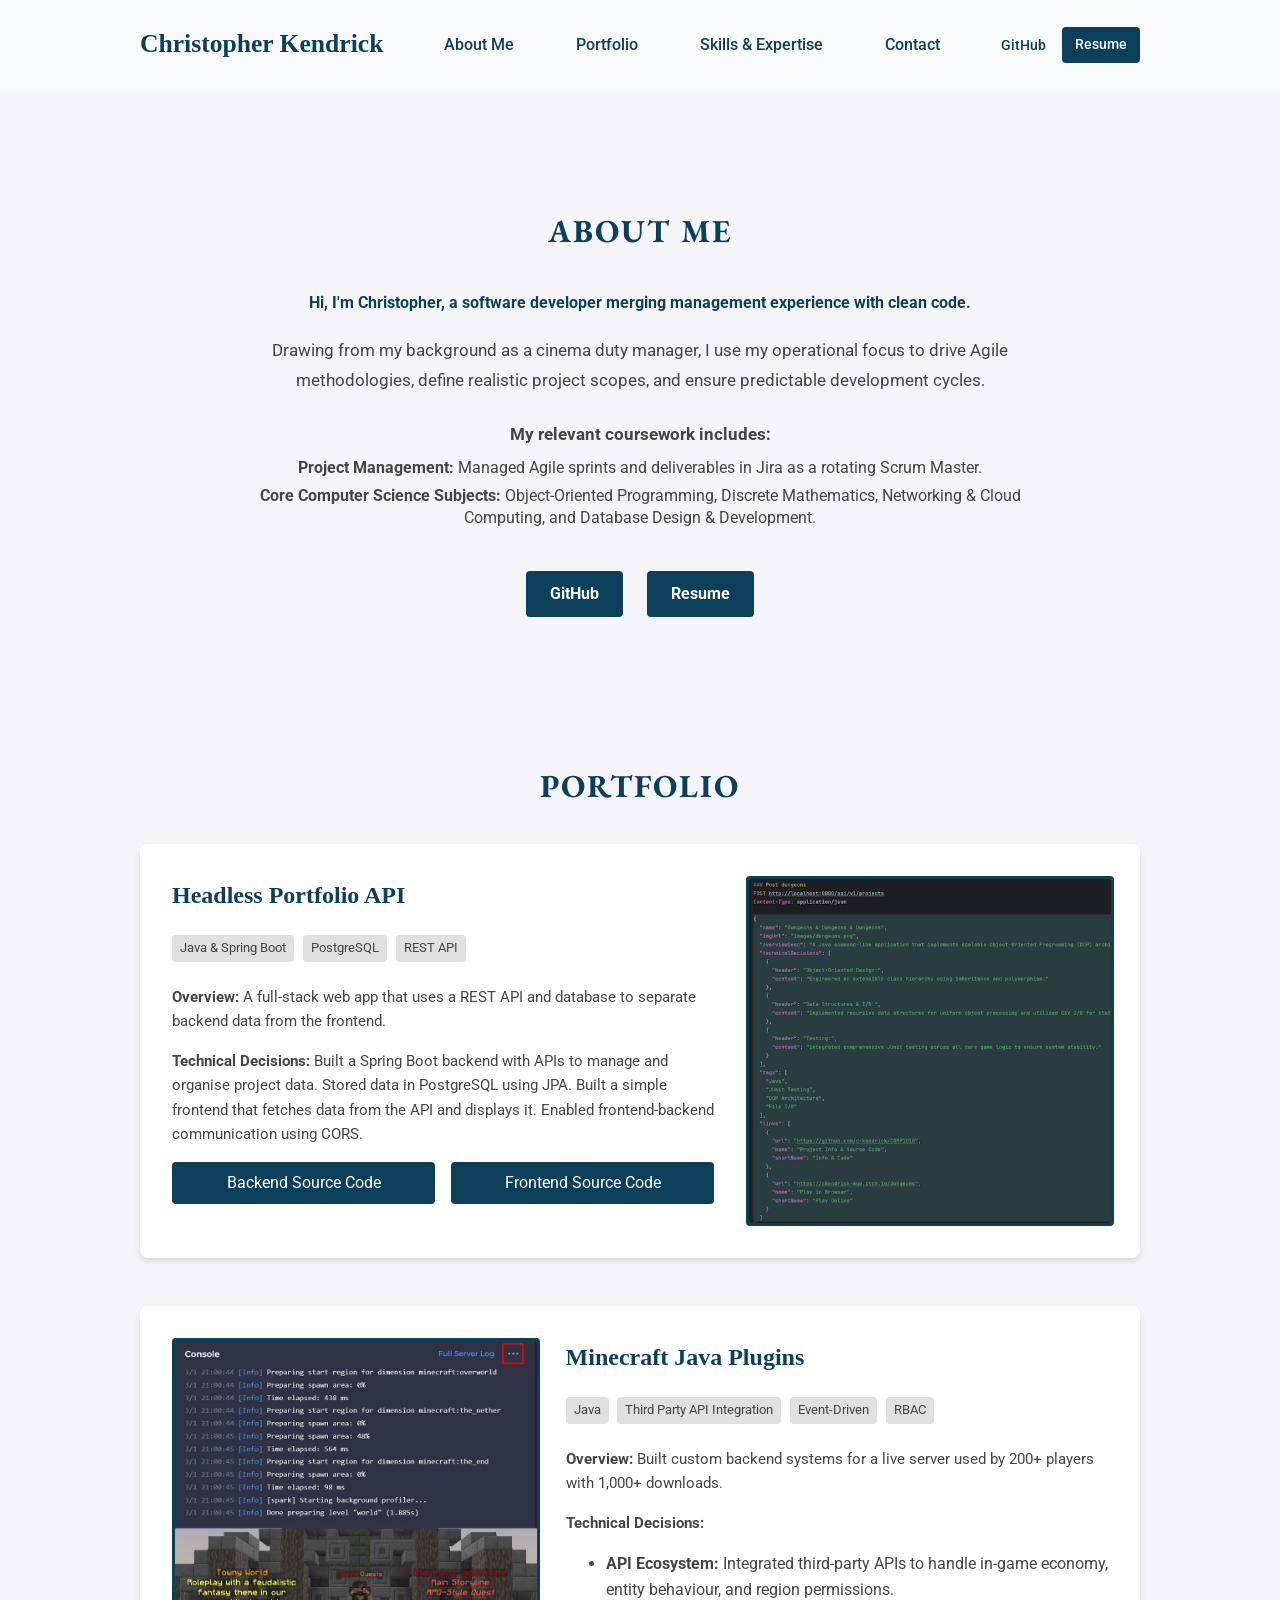
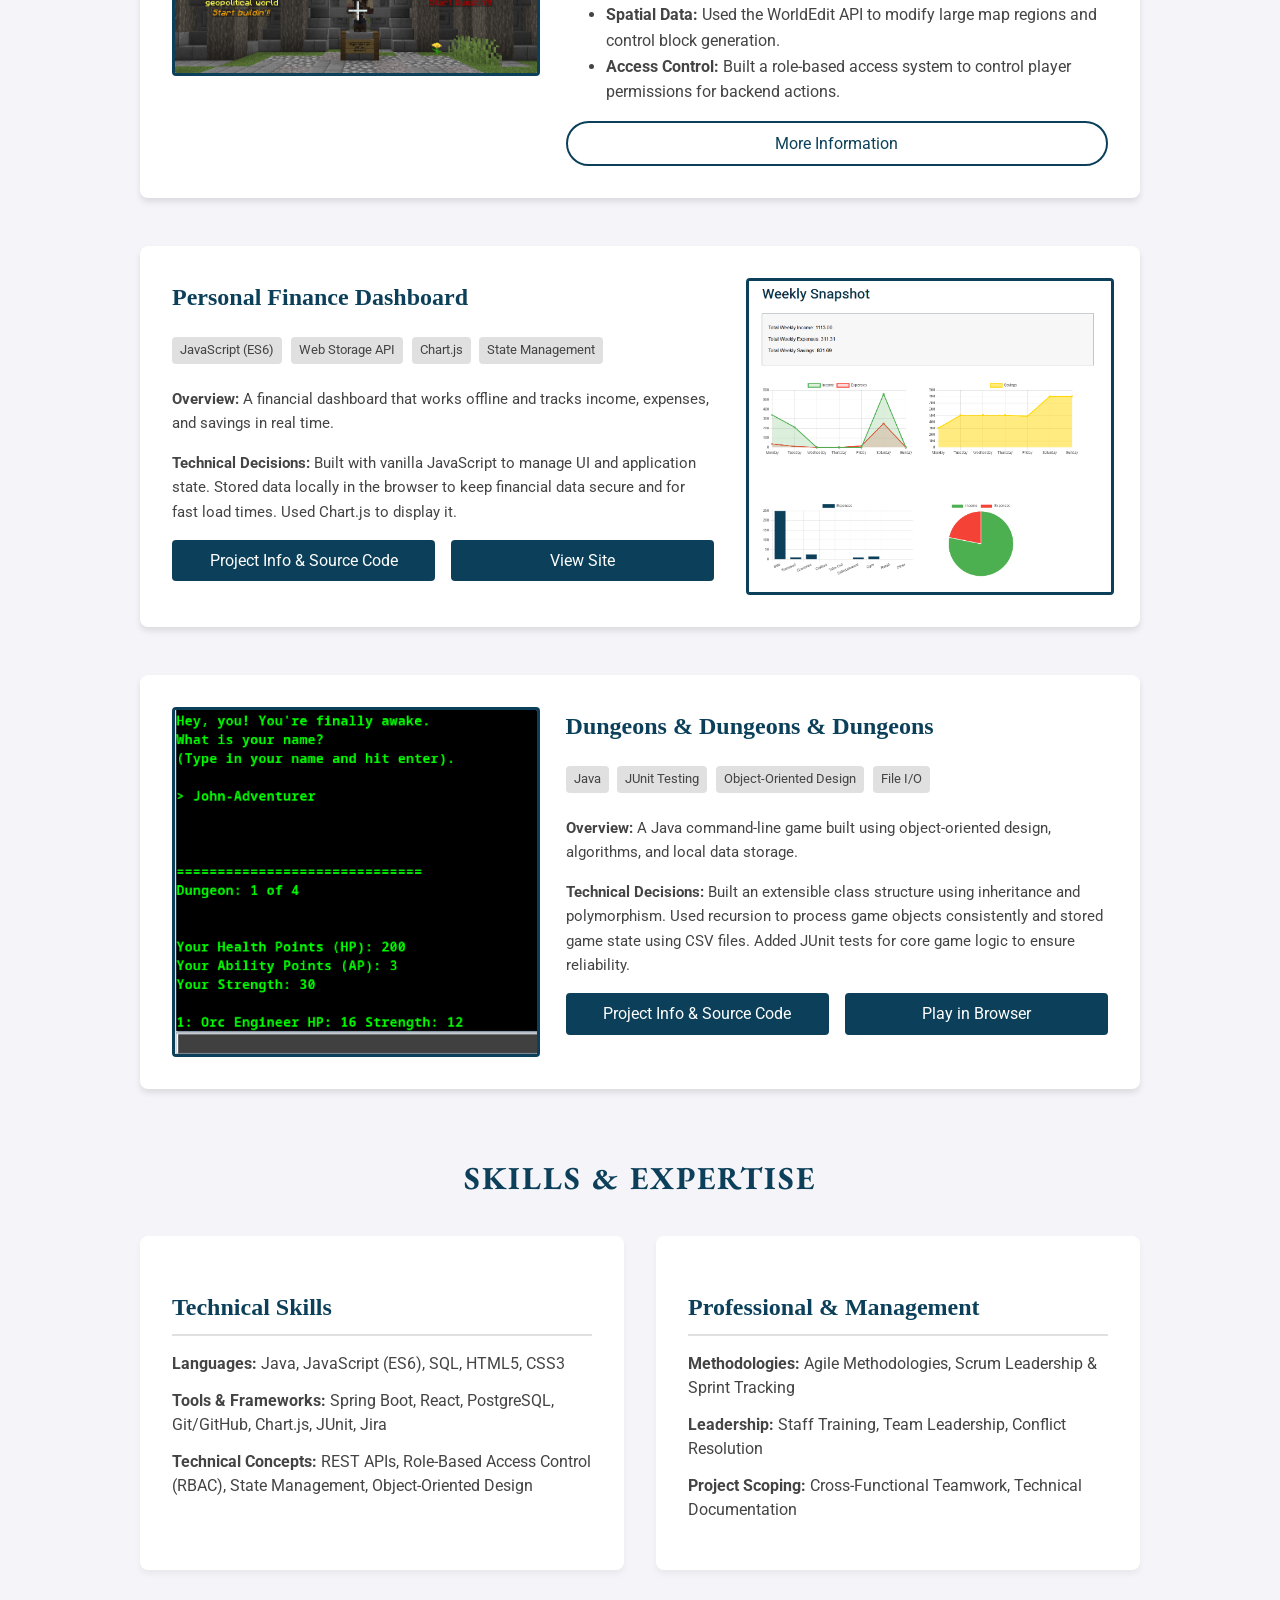
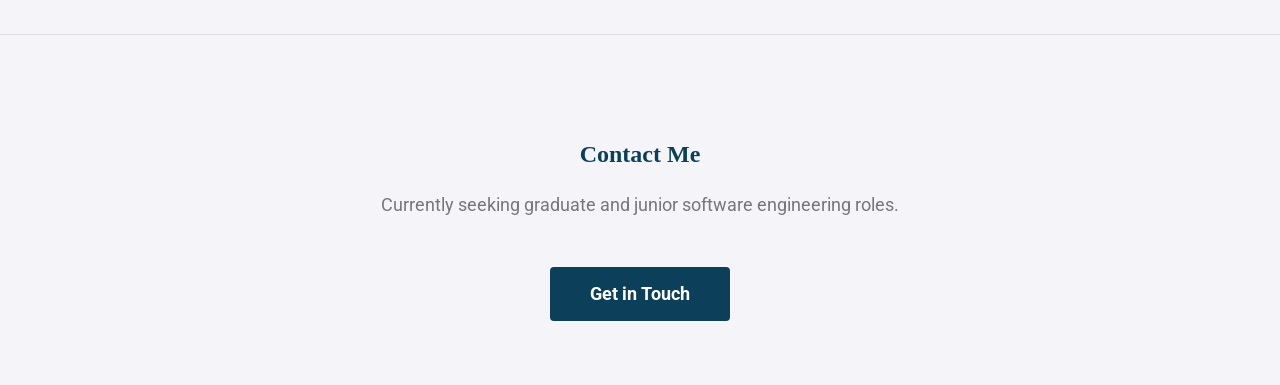
==== index.html @ 319f91f5 "Initial commit" ====
<!DOCTYPE html>
<html lang="en-AU">
<head>
    <meta charset="UTF-8">
    <meta name="viewport" content="width=device-width, initial-scale=1.0">
    <title>Christopher Kendrick | Portfolio</title>
    <link rel="icon" type="image/png" href="/images/favicon.png">
    <link href="https://fonts.googleapis.com/css2?family=Roboto&display=swap" rel="stylesheet">

    <link rel="stylesheet" href="css/global.css">
    <link rel="stylesheet" href="https://cdnjs.cloudflare.com/ajax/libs/font-awesome/6.5.1/css/all.min.css">

    <link rel="stylesheet" href="css/nav.css">
    <link rel="stylesheet" href="css/header.css">
    <link rel="stylesheet" href="css/portfolio.css">
    <link rel="stylesheet" href="css/skills.css">
</head>
<body>
<nav id="navbar" class="nav-wrapper">
    <div class="sticky-nav">
        <div class="nav-content">
            <span class="nav-logo">Christopher Kendrick</span>
            <ul class="nav-links">
                <li><i class="fas fa-solid fa-address-card fa-fw"></i><a href="#about">About Me</a></li>
                <li><i class="fas fa-solid fa-code fa-fw"></i><a href="#portfolio">Portfolio</a></li>
                <li><i class="fas fa-solid fa-lightbulb fa-fw"></i><a href="#skills">Skills & Expertise</a></li>
                <li><i class="fas fa-solid fa-paper-plane fa-fw"></i><a href="#contact">Contact</a></li>
            </ul>

            <div class="nav-socials" id="nav-socials">
                <ul class="nav-socials-ul">
                    <li><i class="fas fa-solid fa-brands fa-github fa-fw"></i><a href="https://github.com/c-kendrick" target="_blank" rel="noopener noreferrer">GitHub</a></li>
                </ul>
                <a href="files/CV-Christopher-Kendrick.pdf" target="_blank" rel="noopener noreferrer" class="nav-resume-btn">Resume</a>
            </div>
        </div>
    </div>

    <img id="hamburger" src="/images/hamburger.png" alt="logo">
</nav>

<header class="about-section">
    <div id="about">
        <h2 class="section-title">About Me</h2>
        <p class="hero-text">
            <strong>Hi, I'm Christopher, a software developer merging management experience with clean code.</strong>
        </p>
        <p class="bio-text">
            Drawing from my background as a cinema duty manager, I use my operational focus to drive Agile methodologies,
            define realistic project scopes, and ensure predictable development cycles.
        </p>
        <p class="bio-text coursework-intro">
            <strong>My relevant coursework includes:</strong>
        </p>
        <div class="coursework">
            <p><strong>Project Management:</strong> Managed Agile sprints and deliverables in Jira as a rotating Scrum
                Master.</p>
            <!-- placeholder: -->
            <p><strong>Core Computer Science Subjects:</strong> Object-Oriented Programming, Discrete Mathematics,
                Networking & Cloud Computing, and Database Design & Development.</p>
        </div>
        <br>
        <div class="social-links">
            <a href="https://github.com/c-kendrick" target="_blank" rel="noopener noreferrer">GitHub</a>
            <a href="files/CV-Christopher-Kendrick.pdf" target="_blank" rel="noopener noreferrer">Resume</a>
        </div>
    </div>
</header>

<div id="portfolio">
    <h2 class="section-title">Portfolio</h2>

    <div class="card fade-in">
        <div class="card-content">
            <h2 class="mini-title">Headless Portfolio API</h2>
            <div>
                <span class="tag">Java & Spring Boot</span>
                <span class="tag">PostgreSQL</span>
                <span class="tag">REST API</span>
            </div>
            <p><strong>Overview:</strong> A full-stack web app that uses a REST API and database to separate backend data from the frontend.</p>
            <p><strong>Technical Decisions:</strong> Built a Spring Boot backend with APIs to manage and organise project data. Stored data in PostgreSQL using JPA. Built a simple frontend that fetches data from the API and displays it. Enabled frontend-backend communication using CORS.</p>
            <div class="button-group">
                <a href="https://github.com/c-kendrick/spring-portfolio-backend" class="btn" target="_blank" rel="noopener noreferrer">
                    <span class="text-desktop">Backend Source Code</span>
                    <span class="text-mobile">Backend Code</span>
                </a>
                <a href="https://github.com/c-kendrick/Spring-portfolio-frontend" class="btn" target="_blank" rel="noopener noreferrer">
                    <span class="text-desktop">Frontend Source Code</span>
                    <span class="text-mobile">Frontend Code</span>
                </a>
            </div>
        </div>
        <div class="card-image-wrapper">
            <img src="images/json.png" alt="Headless Portfolio API">
        </div>
    </div>


    <div class="card reverse fade-in">
        <div class="card-content">
            <h2 class="mini-title">Minecraft Java Plugins</h2>
            <div>
                <span class="tag">Java</span>
                <span class="tag">Third Party API Integration</span>
                <span class="tag">Event-Driven</span>
                <span class="tag">RBAC</span>
            </div>

            <p><strong>Overview:</strong> Built custom backend systems for a live server used by 200+ players with 1,000+ downloads. </p>

            <p><strong>Technical Decisions:</strong></p>
            <ul>
                <li><strong>API Ecosystem:</strong> Integrated third-party APIs to handle in-game economy, entity behaviour, and region permissions.
                </li>
                <li><strong>Spatial Data:</strong> Used the WorldEdit API to modify large map regions and control block generation.
                </li>
                <li><strong>Access Control:</strong> Built a role-based access system to control player permissions for backend actions.</li>
            </ul>

            <div class="button-group">
                <a href="minecraft.html" class="btn-mc">More Information</a>
            </div>
        </div>
        <div class="card-image-wrapper">
            <img src="images/minecraft.png" alt="Minecraft Server Backend and Gameplay">
        </div>
    </div>

    <div class="card fade-in">
        <div class="card-content">
            <h2 class="mini-title">Personal Finance Dashboard</h2>
            <div>
                <span class="tag">JavaScript (ES6)</span>
                <span class="tag">Web Storage API</span>
                <span class="tag">Chart.js</span>
                <span class="tag">State Management</span>
            </div>
            <p><strong>Overview:</strong> A financial dashboard that works offline and tracks income, expenses, and savings in real time.
            </p>
            <p><strong>Technical Decisions:</strong> Built with vanilla JavaScript to manage UI and application state. Stored data locally in the browser to keep financial data secure and for fast load times. Used Chart.js to display it.
            </p>
            <div class="button-group">
                <a href="https://github.com/c-kendrick/finance-tool" class="btn" target="_blank" rel="noopener noreferrer">
                    <span class="text-desktop">Project Info & Source Code</span>
                    <span class="text-mobile">Info & Code</span>
                </a>
                <a href="https://c-kendrick.github.io/finance-tool/" class="btn" target="_blank"
                   rel="noopener noreferrer">View Site</a>
            </div>
        </div>
        <div class="card-image-wrapper">
            <img src="images/finance.png" alt="Finance Tracker Interface">
        </div>
    </div>

    <div class="card reverse fade-in">
        <div class="card-content">
            <h2 class="mini-title">Dungeons & Dungeons & Dungeons</h2>
            <div>
                <span class="tag">Java</span>
                <span class="tag">JUnit Testing</span>
                <span class="tag">Object-Oriented Design</span>
                <span class="tag">File I/O</span>
            </div>
            <p><strong>Overview:</strong> A Java command-line game built using object-oriented design, algorithms, and local data storage.</p>
            <p><strong>Technical Decisions:</strong> Built an extensible class structure using inheritance and polymorphism. Used recursion to process game objects consistently and stored game state using CSV files.
                Added JUnit tests for core game logic to ensure reliability.
            </p>
            <div class="button-group">
                <a href="https://github.com/c-kendrick/COMP1010" class="btn" target="_blank" rel="noopener noreferrer">
                    <span class="text-desktop">Project Info & Source Code</span>
                    <span class="text-mobile">Info & Code</span>
                </a>
                <a href="https://ckendrick-mqu.itch.io/dungeons" class="btn" target="_blank" rel="noopener noreferrer">
                    <span class="text-desktop">Play in Browser</span>
                    <span class="text-mobile">Play Online</span>
                </a>
            </div>
        </div>
        <div class="card-image-wrapper">
            <img src="images/dungeons.png" alt="Dungeons Console Gameplay">
        </div>
    </div>

</div>

<section id="skills" class="skills-section">
    <h2 class="section-title">Skills & Expertise</h2>
    <div class="skills-container">
        <div class="skills-column fade-in">
            <h2 class="mini-title">Technical Skills</h2>
            <ul class="skills-list">
                <li><strong>Languages:</strong> Java, JavaScript (ES6), SQL, HTML5, CSS3</li>
                <li><strong>Tools & Frameworks:</strong> Spring Boot, React, PostgreSQL, Git/GitHub, Chart.js, JUnit, Jira</li>
                <li><strong>Technical Concepts:</strong> REST APIs, Role-Based Access Control (RBAC), State Management, Object-Oriented Design</li>
            </ul>
        </div>

        <div class="skills-column fade-in">
            <h2 class="mini-title">Professional & Management</h2>
            <ul class="skills-list">
                <li><strong>Methodologies:</strong> Agile Methodologies, Scrum Leadership & Sprint Tracking</li>
                <li><strong>Leadership:</strong> Staff Training, Team Leadership, Conflict Resolution</li>
                <li><strong>Project Scoping:</strong> Cross-Functional Teamwork, Technical Documentation</li>
            </ul>
        </div>
    </div>
</section>

<footer id="contact" class="contact-footer fade-in">
    <h2 class="mini-title">Contact Me</h2>
    <p>Currently seeking graduate and junior software engineering roles.</p>
    <a href="mailto:ckendrick.dev@gmail.com" class="btn contact-btn">Get in Touch</a>
</footer>

<script src="javascript/script.js"></script>
</body>
</html>
---- css/global.css ----
@import url('https://fonts.googleapis.com/css2?family=EB+Garamond:ital,wght@0,400..800;1,400..800&display=swap');

html {
    scroll-behavior: smooth;
    scroll-padding-top: 175px;
}

/* --- GLOBAL VARIABLES & BASE STYLES --- */
:root {
    --bg-color: #f4f4f9;
    --nav-bg: #f8f9fa;
    --ashen: #d8d9d9;
    --text-color: #444;
    --text-muted: #777;
    --card-bg: white;
    --primary-color: #0C405A;
    --hover-color: #800000;
    --gray-light: #e0e0e0;
}

body {
    font-family: 'Roboto', sans-serif;
    background-color: var(--bg-color);
    color: var(--text-color);
    margin: 0;
    padding: 0;
    line-height: 1.6;
}

/* --- GLOBAL TYPOGRAPHY & UTILITIES --- */
.section-title {
    font-family: "EB Garamond", serif;
    color: var(--primary-color);
    font-size: 2rem;
    margin-bottom: 2rem;
    text-transform: uppercase;
    letter-spacing: 2px;
    text-align: center;
}

.mini-title {
    font-family: "Times New Roman", serif;
}

.fade-in {
    opacity: 0;
    transform: translateY(30px);
    transition: opacity 0.6s ease-out, transform 0.6s ease-out;
    will-change: opacity, transform;
}

.fade-in.is-visible {
    opacity: 1;
    transform: translateY(0);
}
---- css/nav.css ----
/* --- Navigation Bar Styles --- */
.nav-wrapper {
    position: sticky;
    top: 0;
    z-index: 1000;
    display: flex;
    justify-content: flex-end;
    padding: 1rem 20px;
}

.sticky-nav {
    position: fixed;
    top: 0;
    left: 0;
    width: 55vw;
    height: 100vh;
    background-color: var(--primary-color);
    padding: 1rem;
    z-index: 999;

    opacity: 0;
    visibility: hidden;
    transform: translateX(-100%);
    transition: transform 0.3s ease-in-out, opacity 0.3s ease-in-out, visibility 0.3s;
}

.sticky-nav.is-visible {
    opacity: 1;
    visibility: visible;
    transform: translateX(0);
}

.sticky-nav.scrolled {
    box-shadow: 0 4px 12px rgba(0, 0, 0, 0.08);
    background-color: var(--primary-color);
    backdrop-filter: blur(5px);
}

.nav-content {
    max-width: 1000px;
    margin: 0 auto;
    display: flex;
    justify-content: space-between;
    align-items: flex-start;
    padding: 0;
    flex-direction: column;
    height: 100%;
}

.nav-links {
    list-style: none;
    display: flex;
    gap: 2rem;
    padding: 0;
    margin-top: 20vh;
    flex-direction: column;
}

.nav-links a {
    text-decoration: none;
    color: var(--nav-bg);
    font-weight: 500;
    font-size: 1.2rem;
    transition: color 0.2s;
}

.nav-links a:hover {
    color: var(--ashen);
}

/* --- Conditional Nav Socials --- */
.nav-socials, .mc-nav-socials {
    display: flex;
    flex-direction: column;
    gap: 1rem;
    align-items: flex-start;
    justify-content: space-between;

    margin-top: auto;
    margin-bottom: 20vh;
}

.nav-socials.is-visible, .mc-nav-socials {
    opacity: 1;
    visibility: visible;
    transform: translateX(0);
}

.nav-logo.is-visible {
    opacity: 1;
    visibility: visible;
    transform: translateX(0);
}

.nav-logo {
    font-family: "Times New Roman", serif;
    font-weight: bold;
    font-size: 1.6rem;
    color: var(--nav-bg);
}

.nav-socials a, .mc-nav-socials a {
    text-decoration: none;
    color: var(--nav-bg);
    font-size: 1.1rem;
    font-weight: 500;
    transition: color 0.2s;
}

.nav-socials a:hover, .mc-nav-socials a:hover {
    color: var(--ashen);
}

.nav-socials .nav-resume-btn, .mc-nav-socials .nav-resume-btn {
    background-color: var(--nav-bg);
    color: var(--primary-color);
    padding: 0.4rem 0.8rem;
    border-radius: 4px;
}

.nav-socials-ul, .mc-nav-socials-ul {
    list-style: none;
    padding: 0;
}

.btn-mc {
    color: var(--primary-color);
    text-decoration: none;
}

.btn-mc:hover {
    color: var(--hover-color);
}

.nav-socials .nav-resume-btn:hover, .mc-nav-socials .nav-resume-btn:hover {
    background-color: var(--ashen);
    color: white;
}

.hamburger {
    cursor: pointer;
}

.fas {
    margin-right: 10px; /* Adds space between the icon and text */
    color: var(--nav-bg); /* Changes the icon color to green */
}

/* =========================================
   NAV BAR DESKTOP STYLES
   ========================================= */
@media screen and (min-width: 1050px) {
    .nav-wrapper {
        padding: 0;
        display: block;
    }

    .nav-wrapper img {
        opacity: 0;
        visibility: hidden;
    }

    .sticky-nav {
        position: static;
        width: 100%;
        height: auto;
        padding: 1rem 0;
        background-color: var(--nav-bg);
        opacity: 1;
        visibility: visible;
        transform: none;
        transition: none;
    }

    .nav-content {
        max-width: 1000px;
        flex-direction: row;
        justify-content: space-between;
        align-items: center;
        height: auto;
    }

    .nav-links {
        flex-direction: row;
        margin: 0;
    }

    .nav-links a {
        font-size: 1rem;
    }

    .nav-socials, .mc-nav-socials {
        display: flex;
        flex-direction: row;
        gap: 1rem;
        align-items: center;
        margin-top: 0;
        margin-bottom: 0;
    }

    .nav-socials {
        opacity: 0;
        visibility: hidden;
        transform: translateX(15px);
        transition: opacity 0.3s ease, transform 0.3s ease, visibility 0.3s;
    }

    .sticky-nav.scrolled {
        background-color: rgba(248, 249, 250, 0.95);
    }

    .nav-socials a, .mc-nav-socials a, .btn-mc, .nav-links a, .nav-logo {
        color: var(--primary-color);
    }

    .nav-socials a, .mc-nav-socials a {
        font-size: 0.9rem;
    }

    .nav-links a:hover, .nav-socials a:hover, .mc-nav-socials a:hover, .btn-mc:hover  {
        color: var(--hover-color);
    }

    .nav-socials .nav-resume-btn:hover, .mc-nav-socials .nav-resume-btn:hover {
        background-color: var(--hover-color);
        color: white;
    }

    .nav-socials .nav-resume-btn, .mc-nav-socials .nav-resume-btn {
        background-color: var(--primary-color);
        color: white;
    }
}

/* =========================================
   NAV BAR TABLET STYLES
   ========================================= */
@media screen and (min-width: 768px) and (max-width: 1049px) {
    .sticky-nav {
        width: 31vw;
    }
}
---- css/header.css ----
/* --- PAGE HEADER (For about me section) --- */
header:not(.about-section) {
    background-color: var(--primary-color);
    color: white;
    text-align: center;
    padding: 3rem 1rem;
}

header:not(.about-section) h1 {
    margin: 0;
    font-size: 2.5rem;
    color: white;
}

/* --- ABOUT ME SECTION --- */
header.about-section {
    background-color: transparent;
    padding: 0.5rem 1rem 1rem 1rem;
    text-align: center;
    max-width: 800px;
    margin: 0 auto;
}

header.about-section h1 {
    font-size: 4rem;
    color: var(--primary-color);
    margin-bottom: 1.5rem;
    margin-top: 0;
    letter-spacing: -1px;
}

header.about-section ul {
    display: inline-block;
    text-align: left;
    margin: 0 auto 1rem auto;
}

header.about-section li {
    font-size: 1.05rem;
    color: var(--text-color);
    line-height: 1.4;
    margin-bottom: 0.3rem;
}

.bio-text {
    font-size: 1.05rem;
    color: var(--text-color);
    line-height: 1.8;
    margin-bottom: 1.5rem;
}

.hero-text, .results-text {
    font-size: 1rem;
    color: var(--primary-color);
    line-height: 1.8;
}

.results-text {
    font-size: 1.5rem;
}

.hobby-text {
    font-size: 1.05rem;
    color: var(--text-muted);
    line-height: 1.8;
    margin-bottom: 1.5rem;
}

.coursework-intro {
    margin-bottom: 0.5rem;
}

.coursework {
    color: var(--text-color);
    line-height: 1.4;
    margin-bottom: 1rem;
}

.coursework p {
    margin-top: 5px;
    margin-bottom: 5px;
}

.social-links a {
    display: inline-block;
    margin: 0 10px;
    padding: 10px 24px;
    background-color: var(--primary-color);
    color: white;
    text-decoration: none;
    border-radius: 4px;
    font-weight: bold;
    transition: background 0.2s ease, transform 0.2s ease;
}

.social-links a:hover {
    background-color: var(--hover-color);
    transform: translateY(-2px);
}

@media screen and (min-width: 801px) {
    header.about-section {
        padding: 2rem 1rem 1rem 1rem;
    }
}
---- css/portfolio.css ----
/* --- PORTFOLIO WIDE CARDS --- */
#portfolio {
    max-width: 1000px;
    margin: 8rem auto 4rem auto;
    padding: 0 1rem;
}

.project-container {
    max-width: 800px;
    margin: 2rem auto;
    padding: 2rem;
    background-color: var(--card-bg);
    border-radius: 8px;
    box-shadow: 0 4px 6px rgba(0,0,0,0.1);
}

.card {
    display: flex;
    flex-direction: column;
    gap: 1.5rem;
    background-color: var(--card-bg);
    border-radius: 8px;
    padding: 2rem;
    box-shadow: 0 4px 6px rgba(0,0,0,0.1);
    margin-bottom: 3rem;
    transition: transform 0.2s ease;
}

.card-content h2 {
    margin-top: 0;
    color: var(--primary-color);
}

.card-content p {
    font-size: 0.95rem;
    color: var(--text-color);
}

.card-image-wrapper img {
    width: 100%;
    height: auto;
    display: block;
    border: 3px solid var(--primary-color);
    border-radius: 4px;
}

.tag {
    display: inline-block;
    background: var(--gray-light);
    padding: 0.2rem 0.5rem;
    border-radius: 4px;
    font-size: 0.8rem;
    margin-right: 0.3rem;
    margin-bottom: 0.5rem;
}

/* --- BUTTONS --- */
.btn {
    display: inline-block;
    margin-top: 1rem;
    padding: 0.5rem 1rem;
    background-color: var(--primary-color);
    color: white;
    text-decoration: none;
    border-radius: 4px;
    transition: background 0.2s ease;
}

.btn:hover {
    background-color: var(--hover-color);
}

.button-group {
    display: flex;
    gap: 1rem;
    margin-top: 1rem;
}

.button-group .btn {
    flex: 1;
    text-align: center;
    margin-top: 0;
}

.btn-mc {
    border: 2px solid var(--primary-color);
    border-radius: 25px;
    padding: 8px;
    flex: 1;
    text-align: center;
}

.btn-mc:hover {
    border: 2px solid var(--hover-color);
}

.text-desktop {
    display: none;
}

.plugin-grid {
    display: flex;
    flex-direction: column;
    gap: 2rem;
    margin-top: 2rem;
    margin-bottom: 2rem;
}

/* =========================================
   PORTFOLIO CARD DESKTOP STYLES
   ========================================= */
@media screen and (min-width: 900px) {
    .card {
        flex-direction: row;
        gap: 2rem;
    }

    .card.reverse {
        flex-direction: row-reverse;
    }

    .card-content {
        flex: 1.5;
    }

    .card-image-wrapper {
        flex: 1;
    }

    .text-desktop {
        display: inline;
    }

    .text-mobile {
        display: none;
    }
}
---- css/skills.css ----
/* --- SKILLS SECTION --- */
.skills-section {
    max-width: 1000px;
    margin: 4rem auto;
    padding: 0 20px;
}

.skills-container {
    display: flex;
    flex-direction: column;
    gap: 1.5rem;
}

.skills-column {
    background: var(--card-bg);
    padding: 2rem;
    border-radius: 8px;
    box-shadow: 0 4px 6px rgba(0, 0, 0, 0.05);
}

.skills-column h2 {
    color: var(--primary-color);
    border-bottom: 2px solid var(--gray-light);
    padding-bottom: 0.5rem;
    margin-bottom: 1rem;
}

.skills-list {
    list-style: none;
    padding: 0;
}

.skills-list li {
    margin-bottom: 0.8rem;
    line-height: 1.5;
    color: var(--text-color);
}

/* --- Contact Footer --- */
.contact-footer {
    text-align: center;
    padding: 5rem 20px 4rem 20px;
    margin-top: 4rem;
    border-top: 1px solid var(--gray-light);
}

.contact-footer h2 {
    color: var(--primary-color);
    margin-bottom: 0.5rem;
}

.contact-footer p {
    color: var(--text-muted);
    margin-bottom: 2rem;
    font-size: 1.1rem;
}

.contact-btn {
    background-color: var(--primary-color);
    color: white;
    padding: 0.8rem 2.5rem;
    font-size: 1.1rem;
    font-weight: bold;
    text-decoration: none;
    border-radius: 4px;
    transition: background-color 0.3s ease;
}

.contact-btn:hover {
    background-color: var(--hover-color);
    color: white;
}

/* =========================================
   SKILLS DESKTOP STYLES
   ========================================= */
@media screen and (min-width: 900px) {
    .skills-container {
        flex-direction: row;
        gap: 2rem;
    }

    .skills-column {
        flex: 1;
    }
}
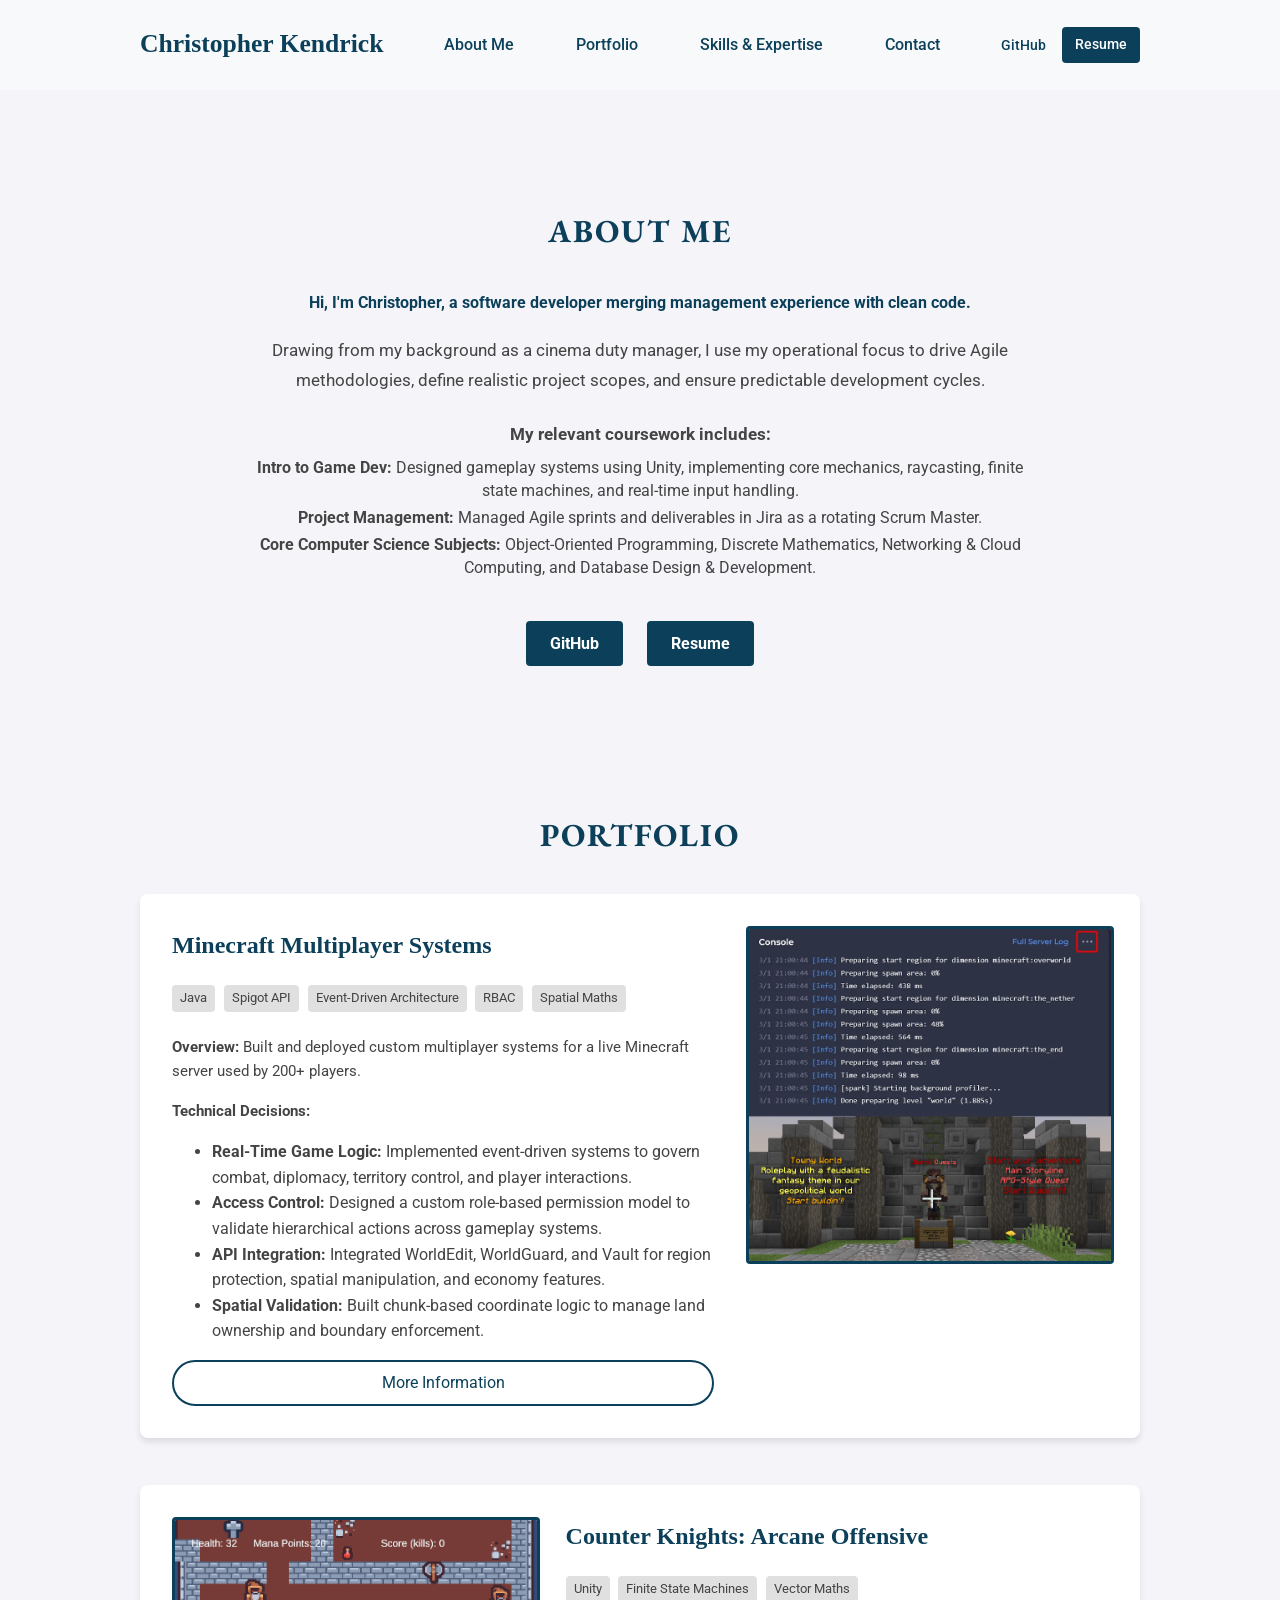
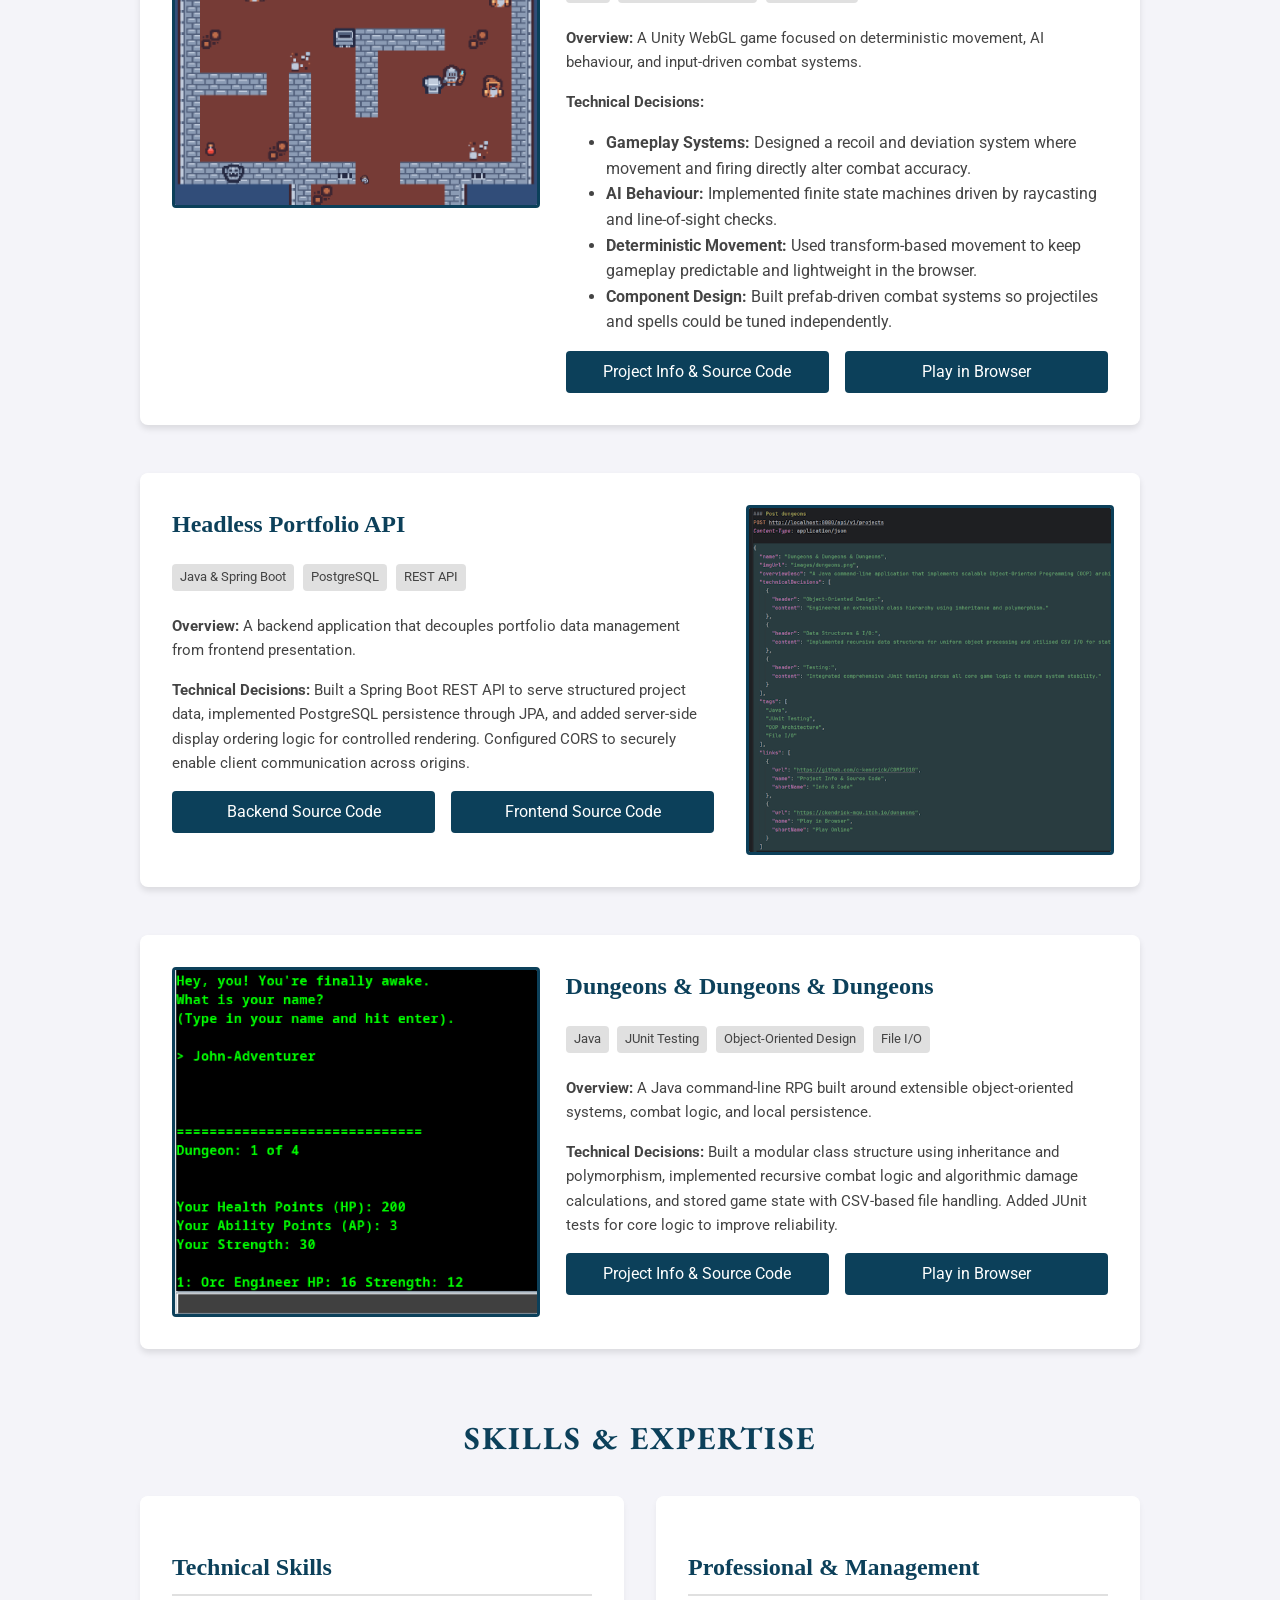
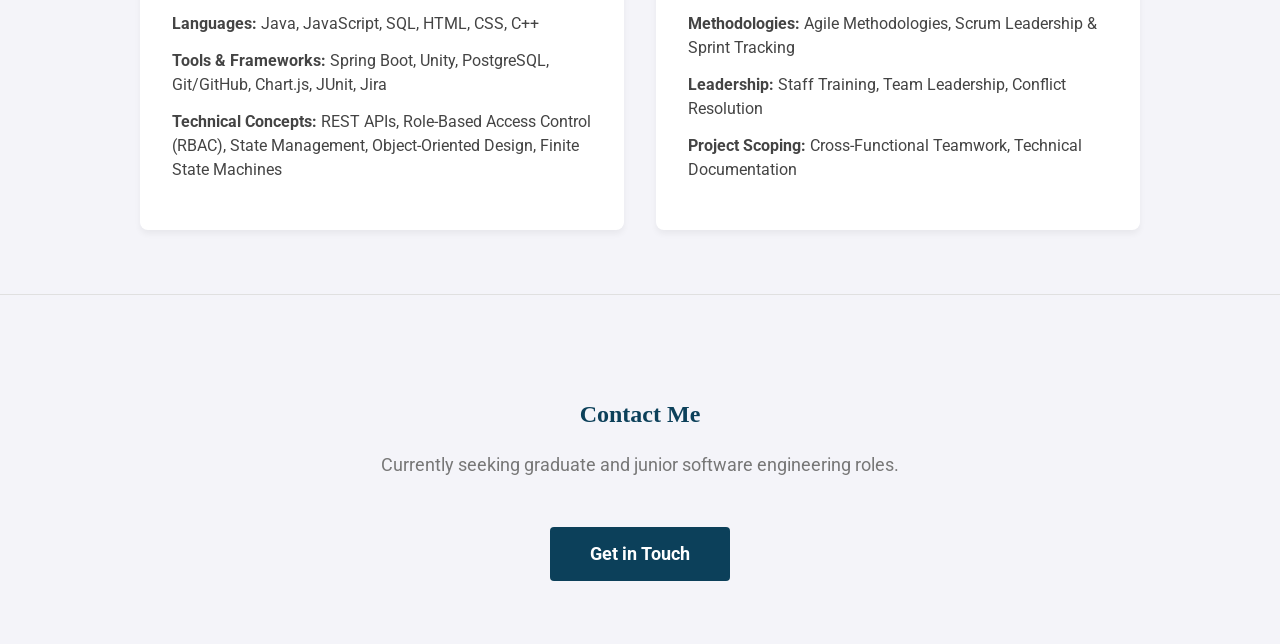
==== commit ceb5c543: "minor change" ====
--- a/index.html
+++ b/index.html
@@ -53,9 +53,8 @@
             <strong>My relevant coursework includes:</strong>
         </p>
         <div class="coursework">
-            <p><strong>Project Management:</strong> Managed Agile sprints and deliverables in Jira as a rotating Scrum
-                Master.</p>
-            <!-- placeholder: -->
+            <p><strong>Intro to Game Dev:</strong> Designed gameplay systems using Unity, implementing core mechanics, raycasting, finite state machines, and real-time input handling.</p>
+            <p><strong>Project Management:</strong> Managed Agile sprints and deliverables in Jira as a rotating Scrum Master.</p>
             <p><strong>Core Computer Science Subjects:</strong> Object-Oriented Programming, Discrete Mathematics,
                 Networking & Cloud Computing, and Database Design & Development.</p>
         </div>
@@ -72,14 +71,79 @@
 
     <div class="card fade-in">
         <div class="card-content">
+            <h2 class="mini-title">Minecraft Multiplayer Systems</h2>
+            <div>
+                <span class="tag">Java</span>
+                <span class="tag">Spigot API</span>
+                <span class="tag">Event-Driven Architecture</span>
+                <span class="tag">RBAC</span>
+                <span class="tag">Spatial Maths</span>
+            </div>
+
+            <p><strong>Overview:</strong> Built and deployed custom multiplayer systems for a live Minecraft server used by 200+ players.</p>
+
+            <p><strong>Technical Decisions:</strong></p>
+            <ul>
+                <li><strong>Real-Time Game Logic:</strong> Implemented event-driven systems to govern combat, diplomacy, territory control, and player interactions.</li>
+                <li><strong>Access Control:</strong> Designed a custom role-based permission model to validate hierarchical actions across gameplay systems.</li>
+                <li><strong>API Integration:</strong> Integrated WorldEdit, WorldGuard, and Vault for region protection, spatial manipulation, and economy features.</li>
+                <li><strong>Spatial Validation:</strong> Built chunk-based coordinate logic to manage land ownership and boundary enforcement.</li>
+            </ul>
+
+            <div class="button-group">
+                <a href="minecraft.html" class="btn-mc">More Information</a>
+            </div>
+        </div>
+        <div class="card-image-wrapper">
+            <img src="images/minecraft.png" alt="Minecraft Multiplayer Systems">
+        </div>
+    </div>
+
+    <div class="card reverse fade-in">
+        <div class="card-content">
+            <h2 class="mini-title">Counter Knights: Arcane Offensive</h2>
+            <div>
+                <span class="tag">Unity</span>
+                <span class="tag">Finite State Machines</span>
+                <span class="tag">Vector Maths</span>
+            </div>
+
+            <p><strong>Overview:</strong> A Unity WebGL game focused on deterministic movement, AI behaviour, and input-driven combat systems.</p>
+
+            <p><strong>Technical Decisions:</strong></p>
+            <ul>
+                <li><strong>Gameplay Systems:</strong> Designed a recoil and deviation system where movement and firing directly alter combat accuracy.</li>
+                <li><strong>AI Behaviour:</strong> Implemented finite state machines driven by raycasting and line-of-sight checks.</li>
+                <li><strong>Deterministic Movement:</strong> Used transform-based movement to keep gameplay predictable and lightweight in the browser.</li>
+                <li><strong>Component Design:</strong> Built prefab-driven combat systems so projectiles and spells could be tuned independently.</li>
+            </ul>
+
+            <div class="button-group">
+                <a href="https://github.com/c-kendrick/counter-knights" class="btn" target="_blank" rel="noopener noreferrer">
+                    <span class="text-desktop">Project Info & Source Code</span>
+                    <span class="text-mobile">Info & Code</span>
+                </a>
+                <a href="https://ckendrick-mqu.itch.io/counter-knights-arcane-offensive" class="btn" target="_blank" rel="noopener noreferrer">
+                    <span class="text-desktop">Play in Browser</span>
+                    <span class="text-mobile">Play Online</span>
+                </a>
+            </div>
+        </div>
+        <div class="card-image-wrapper">
+            <img src="images/knights.png" alt="Counter Knights: Arcane Offensive Gameplay">
+        </div>
+    </div>
+
+    <div class="card fade-in">
+        <div class="card-content">
             <h2 class="mini-title">Headless Portfolio API</h2>
             <div>
                 <span class="tag">Java & Spring Boot</span>
                 <span class="tag">PostgreSQL</span>
                 <span class="tag">REST API</span>
             </div>
-            <p><strong>Overview:</strong> A full-stack web app that uses a REST API and database to separate backend data from the frontend.</p>
-            <p><strong>Technical Decisions:</strong> Built a Spring Boot backend with APIs to manage and organise project data. Stored data in PostgreSQL using JPA. Built a simple frontend that fetches data from the API and displays it. Enabled frontend-backend communication using CORS.</p>
+            <p><strong>Overview:</strong> A backend application that decouples portfolio data management from frontend presentation.</p>
+            <p><strong>Technical Decisions:</strong> Built a Spring Boot REST API to serve structured project data, implemented PostgreSQL persistence through JPA, and added server-side display ordering logic for controlled rendering. Configured CORS to securely enable client communication across origins.</p>
             <div class="button-group">
                 <a href="https://github.com/c-kendrick/spring-portfolio-backend" class="btn" target="_blank" rel="noopener noreferrer">
                     <span class="text-desktop">Backend Source Code</span>
@@ -93,64 +157,6 @@
         </div>
         <div class="card-image-wrapper">
             <img src="images/json.png" alt="Headless Portfolio API">
-        </div>
-    </div>
-
-
-    <div class="card reverse fade-in">
-        <div class="card-content">
-            <h2 class="mini-title">Minecraft Java Plugins</h2>
-            <div>
-                <span class="tag">Java</span>
-                <span class="tag">Third Party API Integration</span>
-                <span class="tag">Event-Driven</span>
-                <span class="tag">RBAC</span>
-            </div>
-
-            <p><strong>Overview:</strong> Built custom backend systems for a live server used by 200+ players with 1,000+ downloads. </p>
-
-            <p><strong>Technical Decisions:</strong></p>
-            <ul>
-                <li><strong>API Ecosystem:</strong> Integrated third-party APIs to handle in-game economy, entity behaviour, and region permissions.
-                </li>
-                <li><strong>Spatial Data:</strong> Used the WorldEdit API to modify large map regions and control block generation.
-                </li>
-                <li><strong>Access Control:</strong> Built a role-based access system to control player permissions for backend actions.</li>
-            </ul>
-
-            <div class="button-group">
-                <a href="minecraft.html" class="btn-mc">More Information</a>
-            </div>
-        </div>
-        <div class="card-image-wrapper">
-            <img src="images/minecraft.png" alt="Minecraft Server Backend and Gameplay">
-        </div>
-    </div>
-
-    <div class="card fade-in">
-        <div class="card-content">
-            <h2 class="mini-title">Personal Finance Dashboard</h2>
-            <div>
-                <span class="tag">JavaScript (ES6)</span>
-                <span class="tag">Web Storage API</span>
-                <span class="tag">Chart.js</span>
-                <span class="tag">State Management</span>
-            </div>
-            <p><strong>Overview:</strong> A financial dashboard that works offline and tracks income, expenses, and savings in real time.
-            </p>
-            <p><strong>Technical Decisions:</strong> Built with vanilla JavaScript to manage UI and application state. Stored data locally in the browser to keep financial data secure and for fast load times. Used Chart.js to display it.
-            </p>
-            <div class="button-group">
-                <a href="https://github.com/c-kendrick/finance-tool" class="btn" target="_blank" rel="noopener noreferrer">
-                    <span class="text-desktop">Project Info & Source Code</span>
-                    <span class="text-mobile">Info & Code</span>
-                </a>
-                <a href="https://c-kendrick.github.io/finance-tool/" class="btn" target="_blank"
-                   rel="noopener noreferrer">View Site</a>
-            </div>
-        </div>
-        <div class="card-image-wrapper">
-            <img src="images/finance.png" alt="Finance Tracker Interface">
         </div>
     </div>
 
@@ -163,10 +169,8 @@
                 <span class="tag">Object-Oriented Design</span>
                 <span class="tag">File I/O</span>
             </div>
-            <p><strong>Overview:</strong> A Java command-line game built using object-oriented design, algorithms, and local data storage.</p>
-            <p><strong>Technical Decisions:</strong> Built an extensible class structure using inheritance and polymorphism. Used recursion to process game objects consistently and stored game state using CSV files.
-                Added JUnit tests for core game logic to ensure reliability.
-            </p>
+            <p><strong>Overview:</strong> A Java command-line RPG built around extensible object-oriented systems, combat logic, and local persistence.</p>
+            <p><strong>Technical Decisions:</strong> Built a modular class structure using inheritance and polymorphism, implemented recursive combat logic and algorithmic damage calculations, and stored game state with CSV-based file handling. Added JUnit tests for core logic to improve reliability.</p>
             <div class="button-group">
                 <a href="https://github.com/c-kendrick/COMP1010" class="btn" target="_blank" rel="noopener noreferrer">
                     <span class="text-desktop">Project Info & Source Code</span>
@@ -182,7 +186,6 @@
             <img src="images/dungeons.png" alt="Dungeons Console Gameplay">
         </div>
     </div>
-
 </div>
 
 <section id="skills" class="skills-section">
@@ -191,9 +194,9 @@
         <div class="skills-column fade-in">
             <h2 class="mini-title">Technical Skills</h2>
             <ul class="skills-list">
-                <li><strong>Languages:</strong> Java, JavaScript (ES6), SQL, HTML5, CSS3</li>
-                <li><strong>Tools & Frameworks:</strong> Spring Boot, React, PostgreSQL, Git/GitHub, Chart.js, JUnit, Jira</li>
-                <li><strong>Technical Concepts:</strong> REST APIs, Role-Based Access Control (RBAC), State Management, Object-Oriented Design</li>
+                <li><strong>Languages:</strong> Java, JavaScript, SQL, HTML, CSS, C++</li>
+                <li><strong>Tools & Frameworks:</strong> Spring Boot, Unity, PostgreSQL, Git/GitHub, Chart.js, JUnit, Jira</li>
+                <li><strong>Technical Concepts:</strong> REST APIs, Role-Based Access Control (RBAC), State Management, Object-Oriented Design, Finite State Machines</li>
             </ul>
         </div>
 
